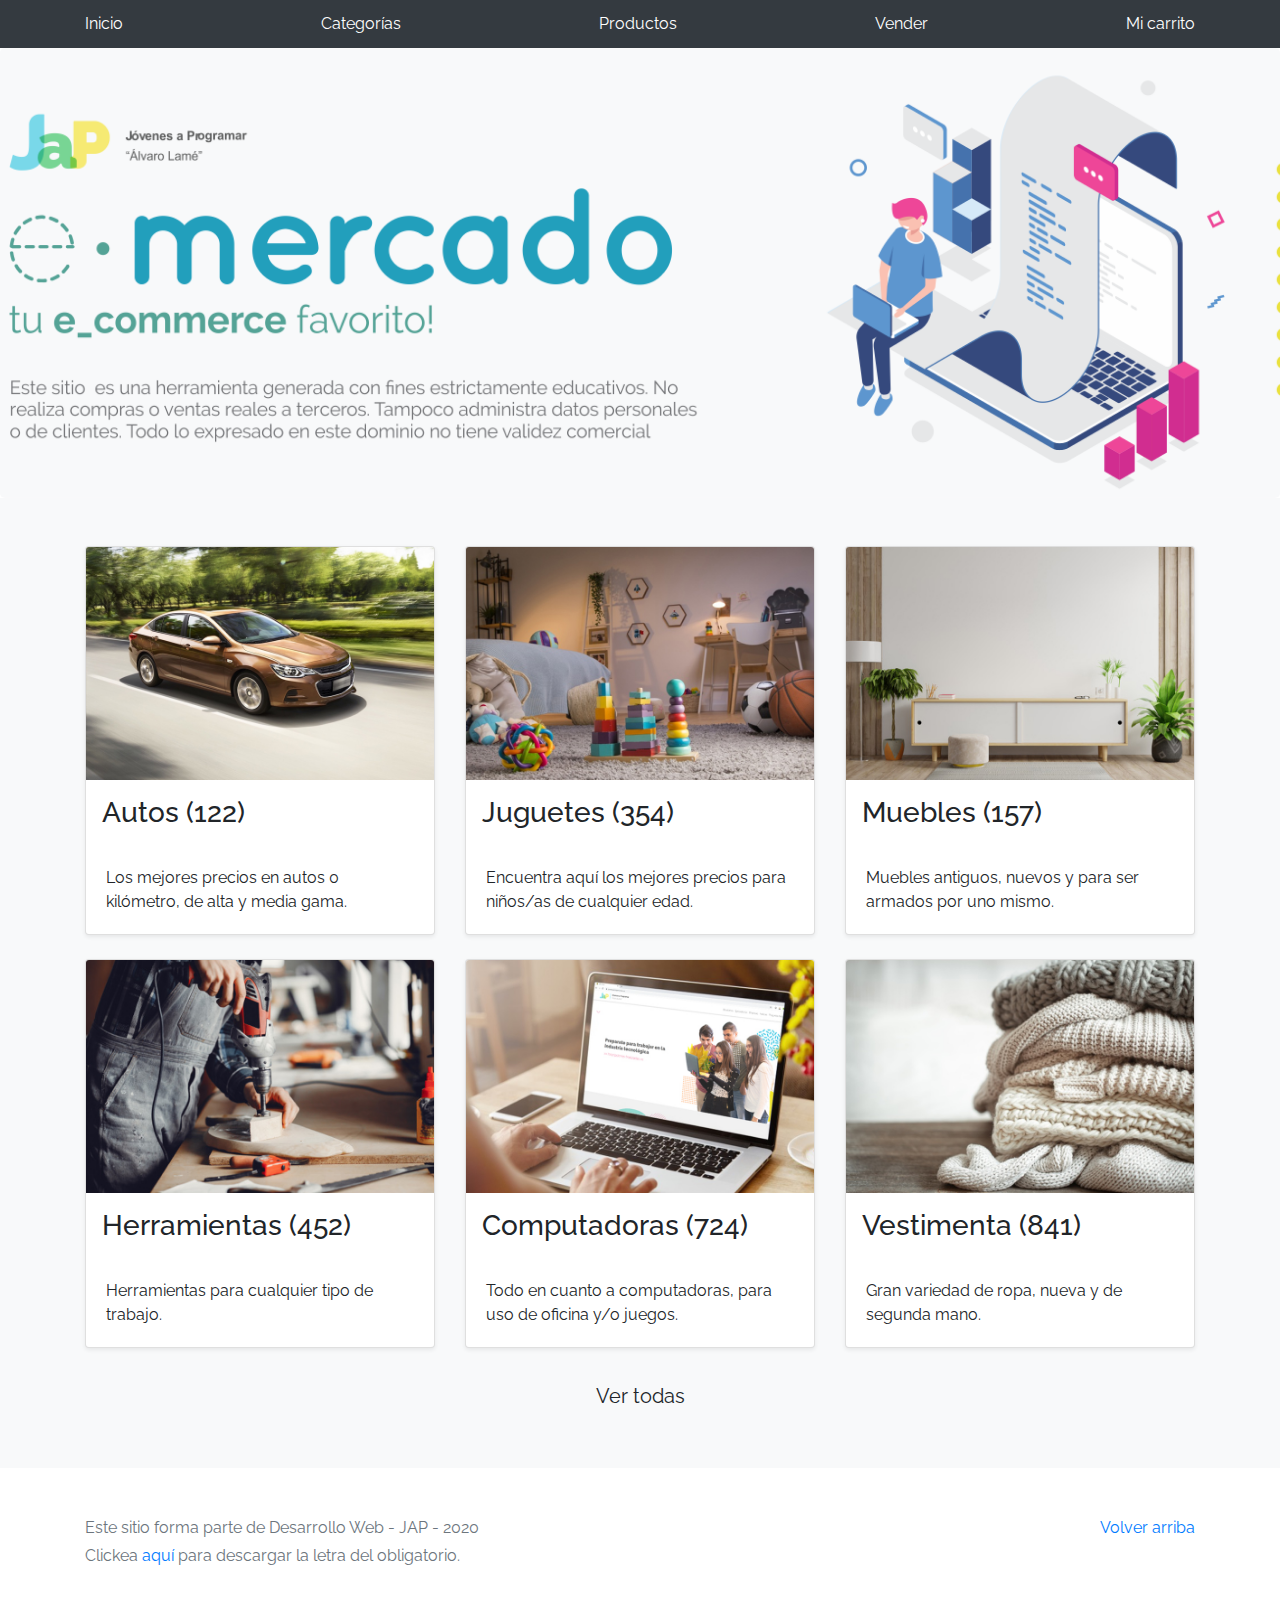
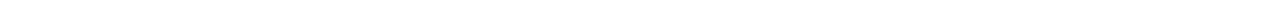
==== index.html @ b38ca4c1 "workspace inicial agregado" ====
<!DOCTYPE html>
<!-- saved from url=(0049)https://getbootstrap.com/docs/4.3/examples/album/ -->
<html lang="en">
  <head>
    <meta http-equiv="Content-Type" content="text/html; charset=UTF-8">
    <meta name="viewport" content="width=device-width, initial-scale=1, shrink-to-fit=no">
    <meta name="description" content="">
    <title>eMercado - Todo lo que busques está aquí</title>

    <link rel="canonical" href="https://getbootstrap.com/docs/4.3/examples/album/">
    <link href="https://fonts.googleapis.com/css?family=Raleway:300,300i,400,400i,700,700i,900,900i" rel="stylesheet">
    <!-- Bootstrap core CSS -->
    <link href="css/bootstrap.min.css" rel="stylesheet">
    <link href="css/styles.css" rel="stylesheet">
  </head>
  <body>
    <nav class="site-header sticky-top py-1 bg-dark">
      <div class="container d-flex flex-column flex-md-row justify-content-between">
        <a class="py-2 d-none d-md-inline-block" href="index.html">Inicio</a>
        <a class="py-2 d-none d-md-inline-block" href="categories.html">Categorías</a>
        <a class="py-2 d-none d-md-inline-block" href="products.html">Productos</a>
        <a class="py-2 d-none d-md-inline-block" href="sell.html">Vender</a>
        <a class="py-2 d-none d-md-inline-block" href="cart.html">Mi carrito</a>
      </div>
    </nav>
    <main role="main">
      <section class="jumbotron text-center">
        <div class="m-5">
          <h1></h1>
        </div>
      </section>
      <div class="album py-5 bg-light">
        <div class="container">
          <div class="row">
            <div class="col-md-4">
              <a href="categories.html" class="card mb-4 shadow-sm custom-card">
                <img class="bd-placeholder-img card-img-top"  src="img/cat1.jpg">
                <h3 class="m-3">Autos (122)</h3>
                <div class="card-body">
                  <p class="card-text">Los mejores precios en autos 0 kilómetro, de alta y media gama.</p>
                </div>
              </a>
            </div>
            <div class="col-md-4">
                <a href="categories.html" class="card mb-4 shadow-sm custom-card">
                  <img class="bd-placeholder-img card-img-top" src="img/cat2.jpg">
                  <h3 class="m-3">Juguetes (354)</h3>
                  <div class="card-body">
                    <p class="card-text">Encuentra aquí los mejores precios para niños/as de cualquier edad.</p>
                  </div>
                </a>
            </div>
            <div class="col-md-4">
                <a href="categories.html" class="card mb-4 shadow-sm custom-card">
                  <img class="bd-placeholder-img card-img-top" src="img/cat3.jpg">
                  <h3 class="m-3">Muebles (157)</h3>
                  <div class="card-body">
                    <p class="card-text">Muebles antiguos, nuevos y para ser armados por uno mismo.</p>
                  </div>
                </a>
            </div>
            <div class="col-md-4">
                <a href="categories.html" class="card mb-4 shadow-sm custom-card">
                  <img class="bd-placeholder-img card-img-top" src="img/cat4.jpg">
                  <h3 class="m-3">Herramientas (452)</h3>
                  <div class="card-body">
                    <p class="card-text">Herramientas para cualquier tipo de trabajo.</p>
                  </div>
                </a>
            </div>
            <div class="col-md-4">
                <a href="categories.html" class="card mb-4 shadow-sm custom-card">
                  <img class="bd-placeholder-img card-img-top" src="img/cat5.jpg">
                  <h3 class="m-3">Computadoras (724)</h3>
                  <div class="card-body">
                    <p class="card-text">Todo en cuanto a computadoras, para uso de oficina y/o juegos.</p>
                  </div>
                </a>
            </div>
            <div class="col-md-4">
                <a href="categories.html" class="card mb-4 shadow-sm custom-card">
                  <img class="bd-placeholder-img card-img-top" src="img/cat6.jpg">
                  <h3 class="m-3">Vestimenta (841)</h3>
                  <div class="card-body">
                    <p class="card-text">Gran variedad de ropa, nueva y de segunda mano.</p>
                  </div>
                </a>
            </div>
          </div>
          <div class="row">
              <a type="button" class="btn btn-light btn-lg btn-block" href="categories.html">Ver todas</a>
          </div>
        </div>
      </div>
    </main>
    <footer class="text-muted">
      <div class="container">
        <p class="float-right">
          <a href="#">Volver arriba</a>
        </p>
        <p>Este sitio forma parte de Desarrollo Web - JAP - 2020</p>
        <p>Clickea <a target="_blank" href="Letra.pdf">aquí</a> para descargar la letra del obligatorio.</p>
      </div>
    </footer>
    <script src="js/jquery-3.4.1.min.js"></script>
    <script src="js/bootstrap.bundle.min.js"></script>
    <script src="js/init.js"></script>
  </body>
</html>
---- css/styles.css ----
.jumbotron, .card-body, .container, .site-header{
    font-family: 'Raleway', serif !important;
}

.jumbotron .display-4{
    font-weight: bold;
}

.jumbotron {
  height: 50vh;
  padding: 5em inherit;
  margin-bottom: 0;
  background-color: #53C0FB;
  background: url('../img/cover_back.png');
  background-size: cover;
  background-position: center;
  background-repeat: no-repeat;
  color: black;
  font-weight: bold;
}

@media (min-width: 768px) {
  .jumbotron {
    padding-top: 6rem;
    padding-bottom: 6rem;
  }
}

.jumbotron p:last-child {
  margin-bottom: 0;
}

.jumbotron-heading {
  font-weight: 300;
}

.jumbotron .container {
  max-width: 40rem;
  background-color: rgba(255, 255, 255, 0.5);
  border-radius: 10px;
  text-shadow: 1px 1px 2px grey;
}

.jumbotron .lead{
  font-size: 38px;
}

footer {
  padding-top: 3rem;
  padding-bottom: 3rem;
}

footer p {
  margin-bottom: .25rem;
}

.site-header a {
  color: white;
  transition: ease-in-out color .15s;
}

.light-text {
  color: white;
}

.site-header .dropdown-menu a {
  color: black;
}

.dropzone{
  border: 2px dashed #0087F7;
  border-radius: 5px;
  background: white;
}

.alert{
  position: fixed;
  top:80px;
  width: 50%;
  left: 50%;
  transform: translate(-50%, 0);
}

.lds-ring {
  display: inline-block;
  position: relative;
  width: 64px;
  height: 64px;
  top:50%;
  left: 50%;
}
.lds-ring div {
  box-sizing: border-box;
  display: block;
  position: absolute;
  width: 51px;
  height: 51px;
  margin: 6px;
  border: 6px solid #fff;
  border-radius: 50%;
  animation: lds-ring 1.2s cubic-bezier(0.5, 0, 0.5, 1) infinite;
  border-color: #fff transparent transparent transparent;
}
.lds-ring div:nth-child(1) {
  animation-delay: -0.45s;
}
.lds-ring div:nth-child(2) {
  animation-delay: -0.3s;
}
.lds-ring div:nth-child(3) {
  animation-delay: -0.15s;
}
@keyframes lds-ring {
  0% {
    transform: rotate(0deg);
  }
  100% {
    transform: rotate(360deg);
  }
}

#spinner-wrapper{
  position: fixed;
  background-color: rgba(0,0,0,0.5);
  width:100%;
  height: 100%;
  top:0;
  left:0;
  z-index: 1021;
  display: none;
}

a.custom-card,
a.custom-card:hover {
  color: inherit;
  text-decoration: inherit;
}

.checked {
  color: orange;
}
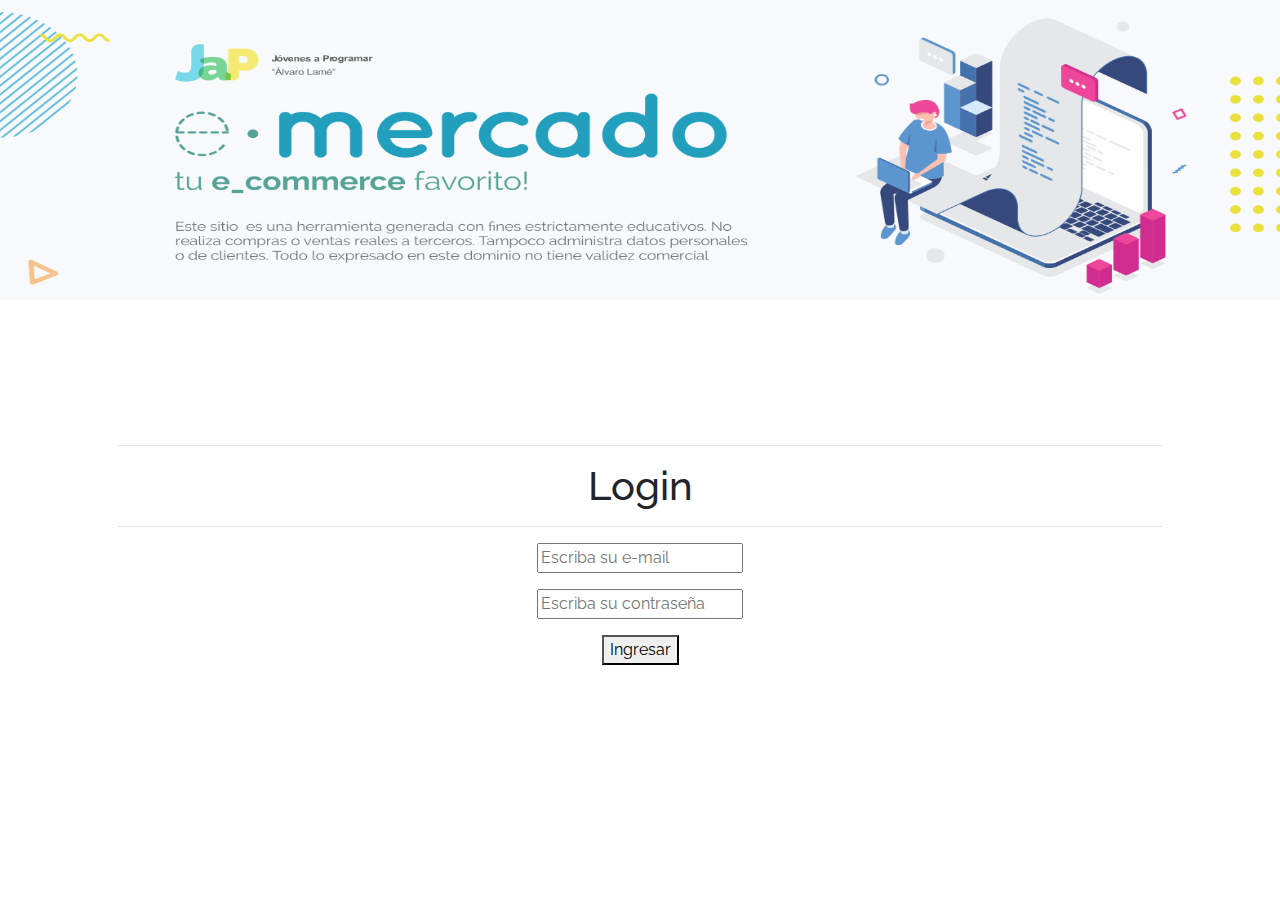
==== commit fbcdf4c3: "Se agrega login con sus validaciones, la pag principal pasa a ser home.html" ====
--- a/index.html
+++ b/index.html
@@ -1,109 +1,59 @@
 <!DOCTYPE html>
 <!-- saved from url=(0049)https://getbootstrap.com/docs/4.3/examples/album/ -->
 <html lang="en">
-  <head>
-    <meta http-equiv="Content-Type" content="text/html; charset=UTF-8">
-    <meta name="viewport" content="width=device-width, initial-scale=1, shrink-to-fit=no">
-    <meta name="description" content="">
-    <title>eMercado - Todo lo que busques está aquí</title>
 
-    <link rel="canonical" href="https://getbootstrap.com/docs/4.3/examples/album/">
-    <link href="https://fonts.googleapis.com/css?family=Raleway:300,300i,400,400i,700,700i,900,900i" rel="stylesheet">
-    <!-- Bootstrap core CSS -->
-    <link href="css/bootstrap.min.css" rel="stylesheet">
-    <link href="css/styles.css" rel="stylesheet">
-  </head>
-  <body>
-    <nav class="site-header sticky-top py-1 bg-dark">
-      <div class="container d-flex flex-column flex-md-row justify-content-between">
-        <a class="py-2 d-none d-md-inline-block" href="index.html">Inicio</a>
-        <a class="py-2 d-none d-md-inline-block" href="categories.html">Categorías</a>
-        <a class="py-2 d-none d-md-inline-block" href="products.html">Productos</a>
-        <a class="py-2 d-none d-md-inline-block" href="sell.html">Vender</a>
-        <a class="py-2 d-none d-md-inline-block" href="cart.html">Mi carrito</a>
-      </div>
-    </nav>
-    <main role="main">
-      <section class="jumbotron text-center">
-        <div class="m-5">
-          <h1></h1>
-        </div>
-      </section>
-      <div class="album py-5 bg-light">
-        <div class="container">
-          <div class="row">
-            <div class="col-md-4">
-              <a href="categories.html" class="card mb-4 shadow-sm custom-card">
-                <img class="bd-placeholder-img card-img-top"  src="img/cat1.jpg">
-                <h3 class="m-3">Autos (122)</h3>
-                <div class="card-body">
-                  <p class="card-text">Los mejores precios en autos 0 kilómetro, de alta y media gama.</p>
-                </div>
-              </a>
-            </div>
-            <div class="col-md-4">
-                <a href="categories.html" class="card mb-4 shadow-sm custom-card">
-                  <img class="bd-placeholder-img card-img-top" src="img/cat2.jpg">
-                  <h3 class="m-3">Juguetes (354)</h3>
-                  <div class="card-body">
-                    <p class="card-text">Encuentra aquí los mejores precios para niños/as de cualquier edad.</p>
-                  </div>
-                </a>
-            </div>
-            <div class="col-md-4">
-                <a href="categories.html" class="card mb-4 shadow-sm custom-card">
-                  <img class="bd-placeholder-img card-img-top" src="img/cat3.jpg">
-                  <h3 class="m-3">Muebles (157)</h3>
-                  <div class="card-body">
-                    <p class="card-text">Muebles antiguos, nuevos y para ser armados por uno mismo.</p>
-                  </div>
-                </a>
-            </div>
-            <div class="col-md-4">
-                <a href="categories.html" class="card mb-4 shadow-sm custom-card">
-                  <img class="bd-placeholder-img card-img-top" src="img/cat4.jpg">
-                  <h3 class="m-3">Herramientas (452)</h3>
-                  <div class="card-body">
-                    <p class="card-text">Herramientas para cualquier tipo de trabajo.</p>
-                  </div>
-                </a>
-            </div>
-            <div class="col-md-4">
-                <a href="categories.html" class="card mb-4 shadow-sm custom-card">
-                  <img class="bd-placeholder-img card-img-top" src="img/cat5.jpg">
-                  <h3 class="m-3">Computadoras (724)</h3>
-                  <div class="card-body">
-                    <p class="card-text">Todo en cuanto a computadoras, para uso de oficina y/o juegos.</p>
-                  </div>
-                </a>
-            </div>
-            <div class="col-md-4">
-                <a href="categories.html" class="card mb-4 shadow-sm custom-card">
-                  <img class="bd-placeholder-img card-img-top" src="img/cat6.jpg">
-                  <h3 class="m-3">Vestimenta (841)</h3>
-                  <div class="card-body">
-                    <p class="card-text">Gran variedad de ropa, nueva y de segunda mano.</p>
-                  </div>
-                </a>
-            </div>
-          </div>
-          <div class="row">
-              <a type="button" class="btn btn-light btn-lg btn-block" href="categories.html">Ver todas</a>
-          </div>
-        </div>
-      </div>
-    </main>
-    <footer class="text-muted">
-      <div class="container">
-        <p class="float-right">
-          <a href="#">Volver arriba</a>
-        </p>
-        <p>Este sitio forma parte de Desarrollo Web - JAP - 2020</p>
-        <p>Clickea <a target="_blank" href="Letra.pdf">aquí</a> para descargar la letra del obligatorio.</p>
-      </div>
-    </footer>
-    <script src="js/jquery-3.4.1.min.js"></script>
-    <script src="js/bootstrap.bundle.min.js"></script>
-    <script src="js/init.js"></script>
-  </body>
+<head>
+  <meta http-equiv="Content-Type" content="text/html; charset=UTF-8">
+  <meta name="viewport" content="width=device-width, initial-scale=1, shrink-to-fit=no">
+  <meta name="description" content="">
+  <title>eMercado - Todo lo que busques está aquí</title>
+
+  <link rel="canonical" href="https://getbootstrap.com/docs/4.3/examples/album/">
+  <link href="https://fonts.googleapis.com/css?family=Raleway:300,300i,400,400i,700,700i,900,900i" rel="stylesheet">
+  <!-- Bootstrap core CSS -->
+  <link href="css/bootstrap.min.css" rel="stylesheet">
+  <link href="css/styles.css" rel="stylesheet">
+  <style>
+   html, body{
+    height: 100%;
+    }
+    body {
+     display: -ms-flexbox;
+      display: flex;
+      -ms-flex-align: center;
+      align-items: center;
+      padding-top: 250px;
+      padding-bottom: 40px;
+      background:url(./img/cover_back.png) no-repeat ;
+      background-size: 1400px 300px;
+    }
+
+    .signin {
+      width: 100%;
+      max-width: 330px;
+      padding: 15px;
+      margin: auto;
+    }
+  
+</style>
+</head>
+
+
+<body class="text-center">
+  
+  <div class="container p-5">
+    <hr>
+    <h1>Login</h1><hr>
+    <div >
+      <form onsubmit="return false">
+        <p><input type="email" name="correo" id="correo"placeholder="Escriba su e-mail"></p>
+        <p><input type="password" name="contrasena" id="contrasena"placeholder="Escriba su contraseña"></p>
+        <p><button type="submit" id="btn">Ingresar</button></p>
+      </form>
+    </div>
+  </div>
+
+  <script src="js/init.js"></script>
+  <script src="js/login.js"></script>
+</body>
 </html>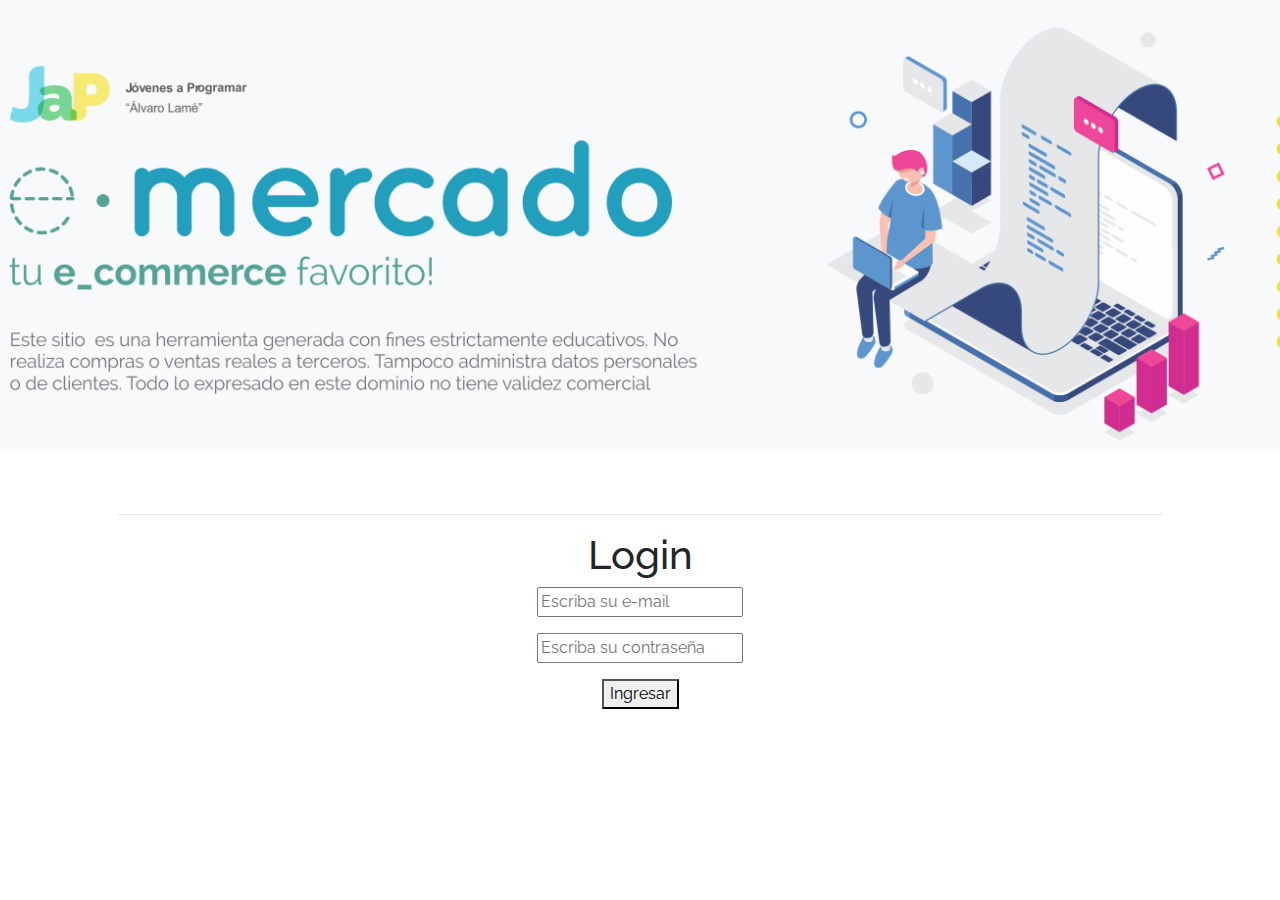
==== commit 0c69c71a: "se modifico el estilo" ====
--- a/index.html
+++ b/index.html
@@ -17,17 +17,7 @@
    html, body{
     height: 100%;
     }
-    body {
-     display: -ms-flexbox;
-      display: flex;
-      -ms-flex-align: center;
-      align-items: center;
-      padding-top: 250px;
-      padding-bottom: 40px;
-      background:url(./img/cover_back.png) no-repeat ;
-      background-size: 1400px 300px;
-    }
-
+    
     .signin {
       width: 100%;
       max-width: 330px;
@@ -40,10 +30,15 @@
 
 
 <body class="text-center">
+  <section class="jumbotron text-center">
+    <div class="m-5">
+      <h1></h1>
+    </div>
+  </section>
   
   <div class="container p-5">
     <hr>
-    <h1>Login</h1><hr>
+    <h1>Login</h1>
     <div >
       <form onsubmit="return false">
         <p><input type="email" name="correo" id="correo"placeholder="Escriba su e-mail"></p>
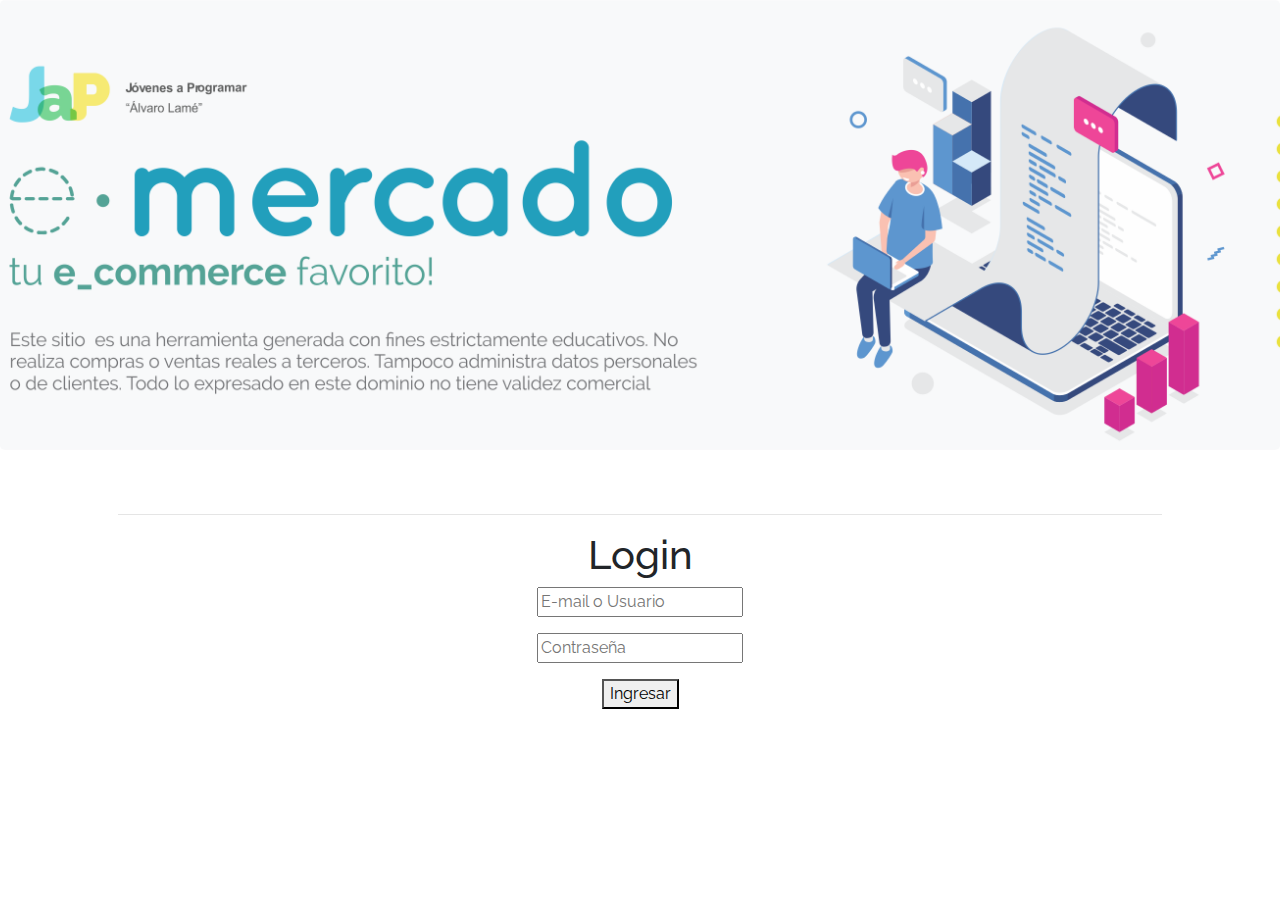
==== commit d0ae916b: "modificaciones al 17/10 entrega 5" ====
--- a/index.html
+++ b/index.html
@@ -41,8 +41,8 @@
     <h1>Login</h1>
     <div >
       <form onsubmit="return false">
-        <p><input type="email" name="correo" id="correo"placeholder="Escriba su e-mail"></p>
-        <p><input type="password" name="contrasena" id="contrasena"placeholder="Escriba su contraseña"></p>
+        <p><input name="correo" id="correo"placeholder="E-mail o Usuario"></p>
+        <p><input type="password" name="contrasena" id="contrasena"placeholder="Contraseña"></p>
         <p><button type="submit" id="btn">Ingresar</button></p>
       </form>
     </div>
--- a/css/styles.css
+++ b/css/styles.css
@@ -138,4 +138,10 @@
 
 .checked {
   color: orange;
+}
+
+.textarea-comment {
+  display: block;
+  margin-left: auto;
+  margin-right: auto;
 }